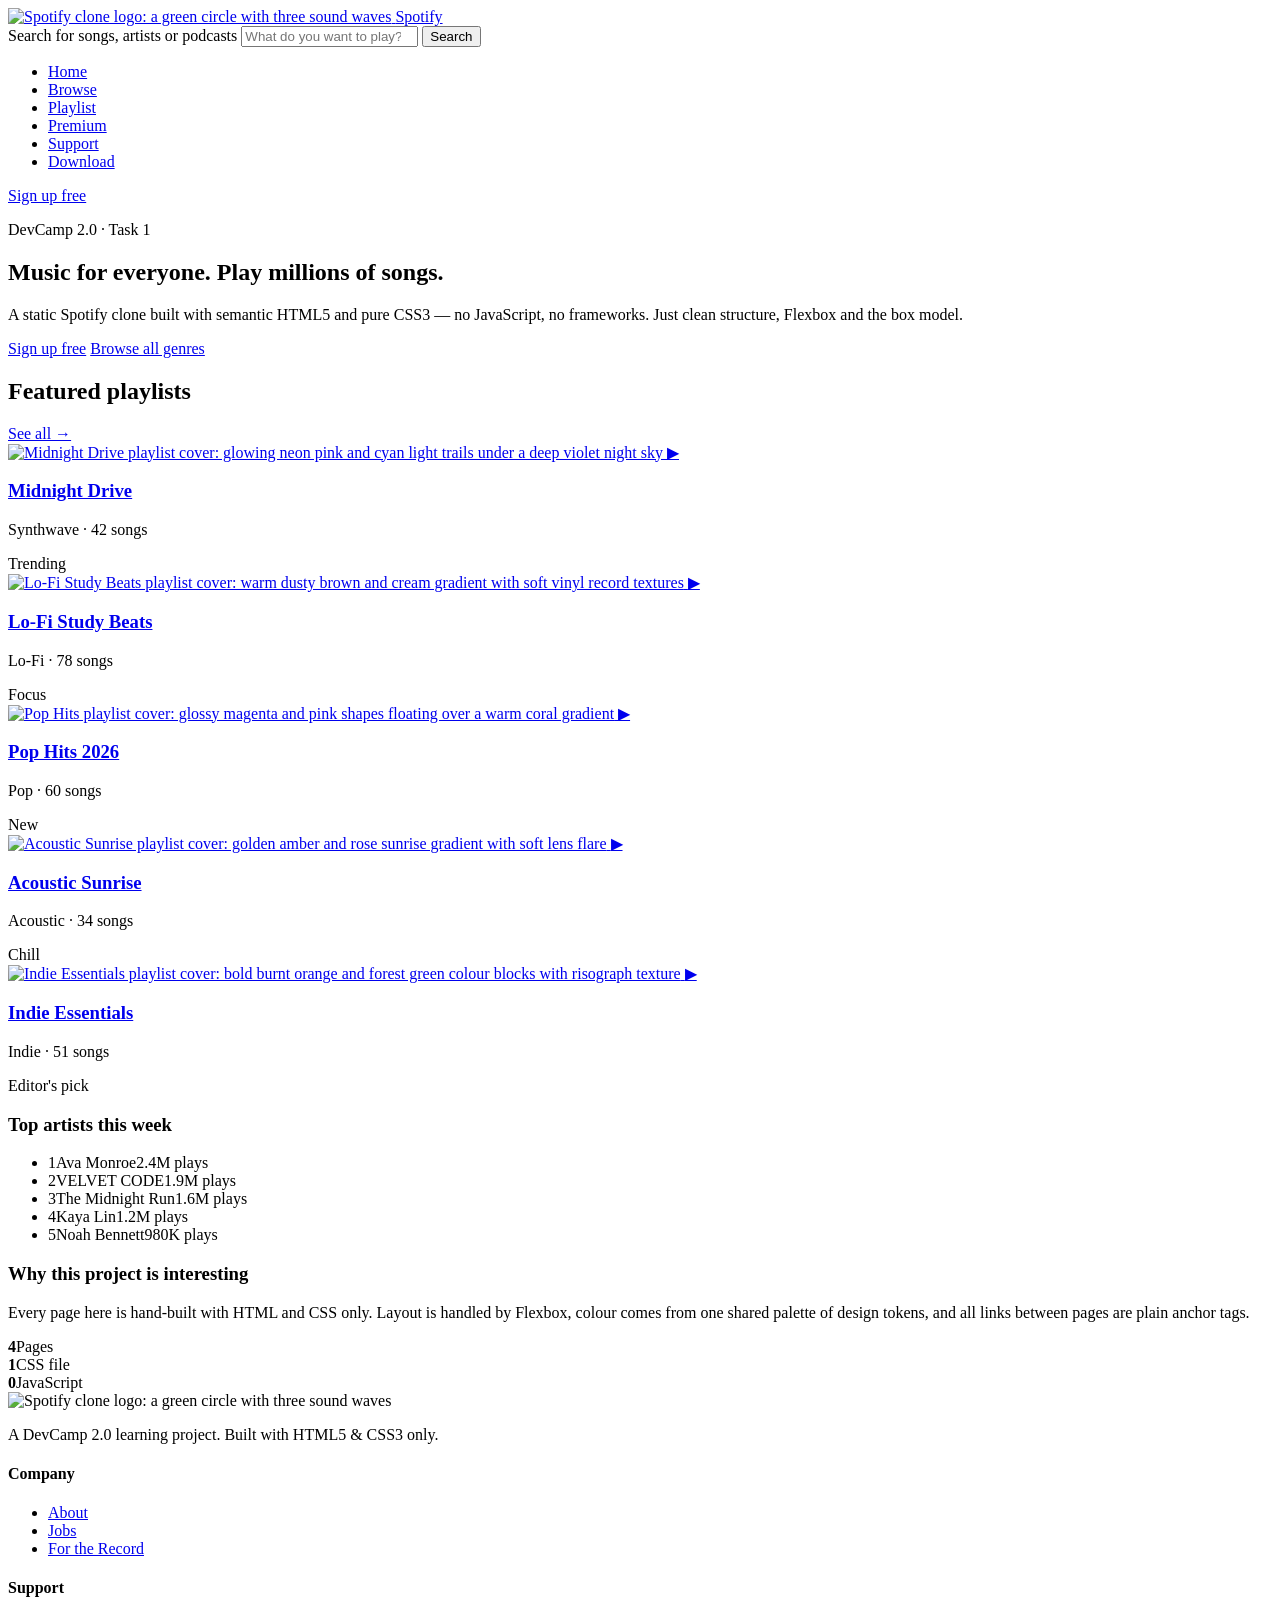
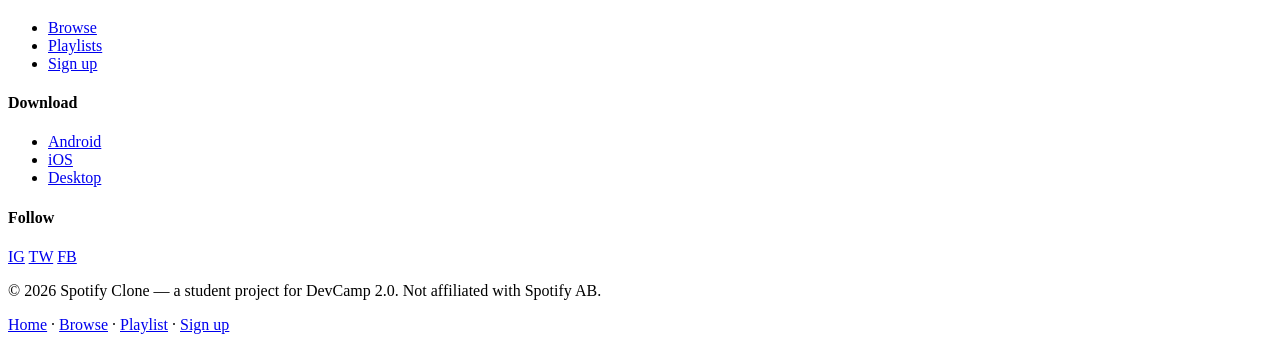
==== index.html @ f61fb5ea "Add files via upload" ====
<!DOCTYPE html>
<html lang="en">
<head>
  <meta charset="UTF-8">
  <meta name="viewport" content="width=device-width, initial-scale=1.0">
  <meta name="description" content="DevCamp 2.0 Task 1 — a static Spotify clone built with semantic HTML5 and CSS3 only. Millions of songs. Zero cost.">
  <title>Spotify Clone | Home</title>
  <link rel="icon" href="images/logo.svg" type="image/svg+xml">
  <!-- External stylesheet shared by all pages (no inline / internal CSS) -->
  <link rel="stylesheet" href="css/style.css">
</head>
<body>

  <!-- ============================================================
       HEADER / NAVBAR  (semantic <header> + <nav>)
       ============================================================ -->
  <header id="site-header">
    <nav class="navbar" aria-label="Main navigation">

      <a class="brand" href="index.html">
        <img src="images/logo.svg" alt="Spotify clone logo: a green circle with three sound waves">
        <span>Spotify</span>
      </a>

      <!-- Search form: <form> + <input> used on every page -->
      <form class="nav-search" action="#" method="get" role="search">
        <label class="visually-hidden" for="site-search">Search for songs, artists or podcasts</label>
        <input type="search" id="site-search" name="q" placeholder="What do you want to play?" required>
        <button type="submit" aria-label="Search">Search</button>
      </form>

      <ul class="nav-links">
        <li><a href="index.html" class="active">Home</a></li>
        <li><a href="browse.html">Browse</a></li>
        <li><a href="playlist.html">Playlist</a></li>
        <li><a href="#premium">Premium</a></li>
        <li><a href="#support">Support</a></li>
        <li><a href="#download">Download</a></li>
      </ul>

      <div class="nav-actions">
        <a class="btn btn-ghost" href="signup.html">Sign up free</a>
      </div>

    </nav>
  </header>

  <!-- ============================================================
       MAIN CONTENT
       ============================================================ -->
  <main>

    <!-- ---------- HERO SECTION: heading + subtext + CTA ---------- -->
    <section class="hero">
      <div class="hero-inner">
        <p class="hero-badge">DevCamp 2.0 &middot; Task 1</p>

        <!-- ID selector target: the one unique element on this page -->
        <h1 id="hero-heading">Music for everyone. <span>Play millions of songs.</span></h1>

        <p class="hero-subtext">
          A static Spotify clone built with semantic HTML5 and pure CSS3 &mdash;
          no JavaScript, no frameworks. Just clean structure, Flexbox and the box model.
        </p>

        <div class="hero-buttons">
          <a class="btn btn-primary" href="signup.html">Sign up free</a>
          <a class="btn btn-ghost" href="browse.html">Browse all genres</a>
        </div>
      </div>
    </section>

    <div class="container">

      <!-- ---------- FEATURED PLAYLIST CARDS (Flexbox) ---------- -->
      <section aria-labelledby="featured-heading">
        <div class="section-heading">
          <h2 id="featured-heading">Featured playlists</h2>
          <a class="section-note" href="browse.html">See all &rarr;</a>
        </div>

        <!-- .cards-row is a flex container: cards wrap and share space evenly -->
        <div class="cards-row">

          <article class="card">
            <a href="playlist.html">
              <div class="card-cover">
                <img src="images/cover-midnight.jpg"
                     alt="Midnight Drive playlist cover: glowing neon pink and cyan light trails under a deep violet night sky">
                <span class="card-play" aria-hidden="true">&#9654;</span>
              </div>
            </a>
            <h3 class="card-title"><a href="playlist.html">Midnight Drive</a></h3>
            <p class="card-meta">Synthwave &middot; 42 songs</p>
            <span class="card-tag">Trending</span>
          </article>

          <article class="card">
            <a href="playlist.html">
              <div class="card-cover">
                <img src="images/cover-lofi.jpg"
                     alt="Lo-Fi Study Beats playlist cover: warm dusty brown and cream gradient with soft vinyl record textures">
                <span class="card-play" aria-hidden="true">&#9654;</span>
              </div>
            </a>
            <h3 class="card-title"><a href="playlist.html">Lo-Fi Study Beats</a></h3>
            <p class="card-meta">Lo-Fi &middot; 78 songs</p>
            <span class="card-tag">Focus</span>
          </article>

          <article class="card">
            <a href="playlist.html">
              <div class="card-cover">
                <img src="images/cover-pop.jpg"
                     alt="Pop Hits playlist cover: glossy magenta and pink shapes floating over a warm coral gradient">
                <span class="card-play" aria-hidden="true">&#9654;</span>
              </div>
            </a>
            <h3 class="card-title"><a href="playlist.html">Pop Hits 2026</a></h3>
            <p class="card-meta">Pop &middot; 60 songs</p>
            <span class="card-tag">New</span>
          </article>

          <article class="card">
            <a href="playlist.html">
              <div class="card-cover">
                <img src="images/cover-acoustic.jpg"
                     alt="Acoustic Sunrise playlist cover: golden amber and rose sunrise gradient with soft lens flare">
                <span class="card-play" aria-hidden="true">&#9654;</span>
              </div>
            </a>
            <h3 class="card-title"><a href="playlist.html">Acoustic Sunrise</a></h3>
            <p class="card-meta">Acoustic &middot; 34 songs</p>
            <span class="card-tag">Chill</span>
          </article>

          <article class="card">
            <a href="playlist.html">
              <div class="card-cover">
                <img src="images/cover-indie.jpg"
                     alt="Indie Essentials playlist cover: bold burnt orange and forest green colour blocks with risograph texture">
                <span class="card-play" aria-hidden="true">&#9654;</span>
              </div>
            </a>
            <h3 class="card-title"><a href="playlist.html">Indie Essentials</a></h3>
            <p class="card-meta">Indie &middot; 51 songs</p>
            <span class="card-tag">Editor's pick</span>
          </article>

        </div>
      </section>

      <!-- ---------- TWO COLUMN BLOCK: list + stats ---------- -->
      <section class="home-columns" aria-labelledby="charts-heading">

        <div class="column">
          <div class="panel">
            <h3 id="charts-heading">Top artists this week</h3>
            <!-- Semantic list for ranked data -->
            <ul class="artist-list">
              <li><span><span class="rank">1</span>Ava Monroe</span><span class="plays">2.4M plays</span></li>
              <li><span><span class="rank">2</span>VELVET CODE</span><span class="plays">1.9M plays</span></li>
              <li><span><span class="rank">3</span>The Midnight Run</span><span class="plays">1.6M plays</span></li>
              <li><span><span class="rank">4</span>Kaya Lin</span><span class="plays">1.2M plays</span></li>
              <li><span><span class="rank">5</span>Noah Bennett</span><span class="plays">980K plays</span></li>
            </ul>
          </div>
        </div>

        <div class="column">
          <div class="panel">
            <h3>Why this project is interesting</h3>
            <p class="panel-text">
              Every page here is hand-built with HTML and CSS only. Layout is handled by
              Flexbox, colour comes from one shared palette of design tokens, and all links
              between pages are plain anchor tags.
            </p>

            <div class="stats-strip">
              <div class="stat"><strong>4</strong><span>Pages</span></div>
              <div class="stat"><strong>1</strong><span>CSS file</span></div>
              <div class="stat"><strong>0</strong><span>JavaScript</span></div>
            </div>
          </div>
        </div>

      </section>

    </div>
  </main>

  <!-- ============================================================
       FOOTER  (semantic <footer>) — link columns
       ============================================================ -->
  <footer id="site-footer">
    <div class="footer-inner">

      <div class="footer-brand">
        <img src="images/logo.svg" alt="Spotify clone logo: a green circle with three sound waves">
        <p>A DevCamp 2.0 learning project. Built with HTML5 &amp; CSS3 only.</p>
      </div>

      <div class="footer-column" id="premium">
        <h4>Company</h4>
        <ul>
          <li><a href="#">About</a></li>
          <li><a href="#">Jobs</a></li>
          <li><a href="#">For the Record</a></li>
        </ul>
      </div>

      <div class="footer-column" id="support">
        <h4>Support</h4>
        <ul>
          <li><a href="browse.html">Browse</a></li>
          <li><a href="playlist.html">Playlists</a></li>
          <li><a href="signup.html">Sign up</a></li>
        </ul>
      </div>

      <div class="footer-column" id="download">
        <h4>Download</h4>
        <ul>
          <li><a href="#">Android</a></li>
          <li><a href="#">iOS</a></li>
          <li><a href="#">Desktop</a></li>
        </ul>
      </div>

      <div class="footer-column">
        <h4>Follow</h4>
        <div class="footer-social">
          <a href="#" aria-label="Instagram">IG</a>
          <a href="#" aria-label="Twitter">TW</a>
          <a href="#" aria-label="Facebook">FB</a>
        </div>
      </div>

    </div>

    <div class="footer-bottom">
      <p>&copy; 2026 Spotify Clone &mdash; a student project for DevCamp 2.0. Not affiliated with Spotify AB.</p>
      <p><a href="index.html">Home</a> &middot; <a href="browse.html">Browse</a> &middot; <a href="playlist.html">Playlist</a> &middot; <a href="signup.html">Sign up</a></p>
    </div>
  </footer>

</body>
</html>
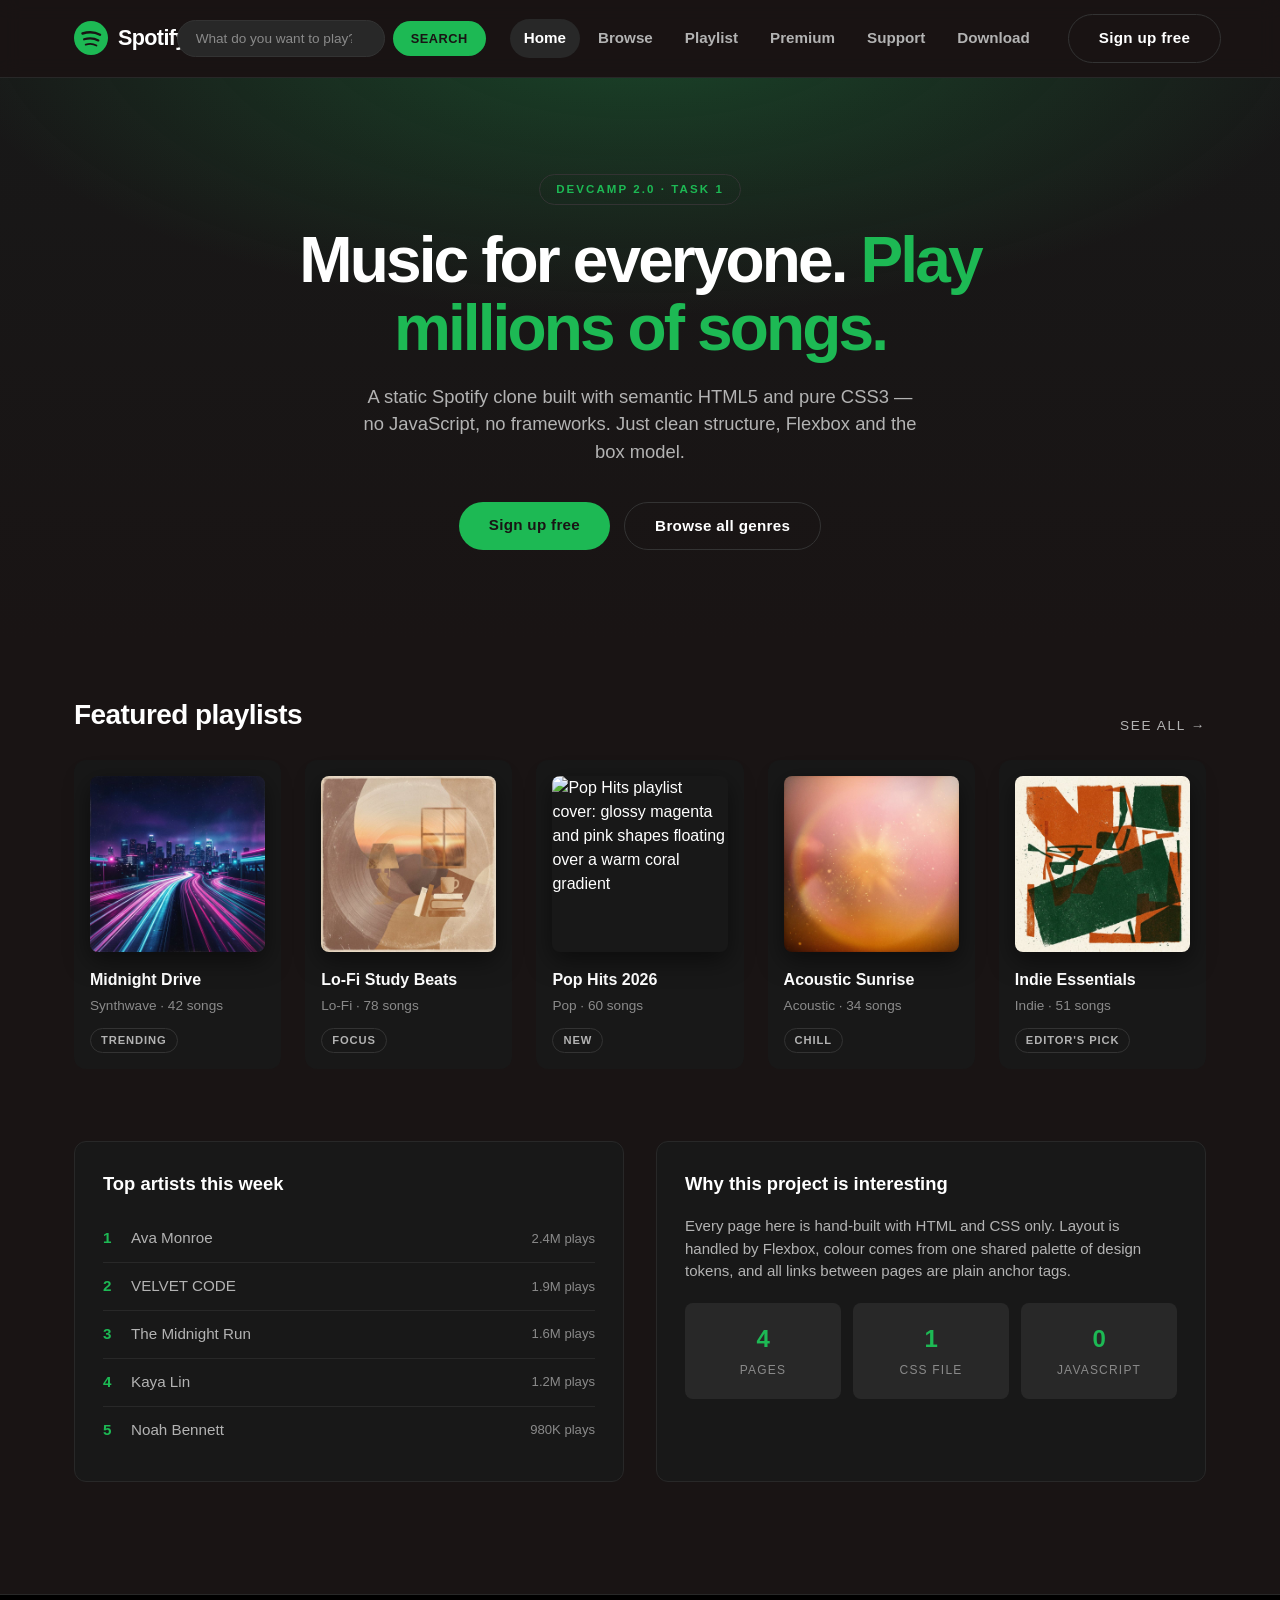
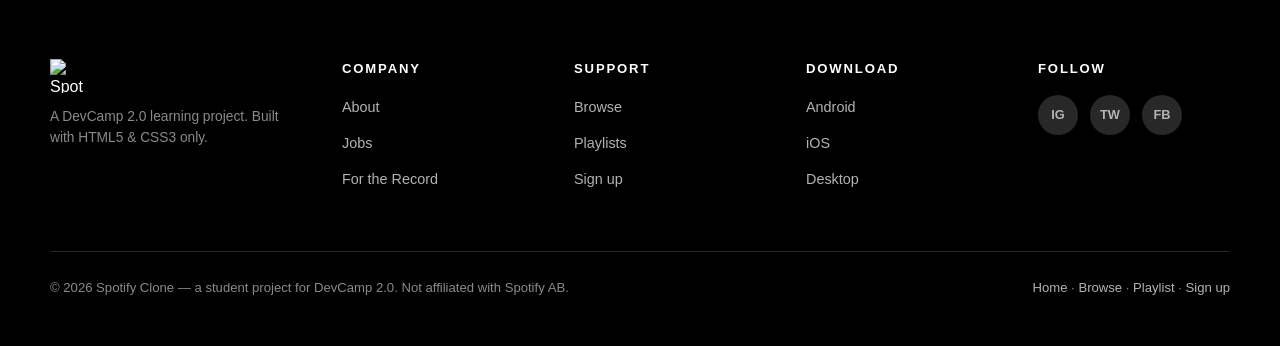
==== commit fd47fbc7: "Refactor image source paths in index.html Updated image source paths to remove 'images/' prefix." ====
--- a/index.html
+++ b/index.html
@@ -7,7 +7,7 @@
   <title>Spotify Clone | Home</title>
   <link rel="icon" href="images/logo.svg" type="image/svg+xml">
   <!-- External stylesheet shared by all pages (no inline / internal CSS) -->
-  <link rel="stylesheet" href="css/style.css">
+  <link rel="stylesheet" href="style.css">
 </head>
 <body>
 
@@ -18,7 +18,7 @@
     <nav class="navbar" aria-label="Main navigation">
 
       <a class="brand" href="index.html">
-        <img src="images/logo.svg" alt="Spotify clone logo: a green circle with three sound waves">
+        <img src="logo.svg" alt="Spotify clone logo: a green circle with three sound waves">
         <span>Spotify</span>
       </a>
 
@@ -85,7 +85,7 @@
           <article class="card">
             <a href="playlist.html">
               <div class="card-cover">
-                <img src="images/cover-midnight.jpg"
+                <img src="cover-midnight.jpg"
                      alt="Midnight Drive playlist cover: glowing neon pink and cyan light trails under a deep violet night sky">
                 <span class="card-play" aria-hidden="true">&#9654;</span>
               </div>
@@ -98,7 +98,7 @@
           <article class="card">
             <a href="playlist.html">
               <div class="card-cover">
-                <img src="images/cover-lofi.jpg"
+                <img src="cover-lofi.jpg"
                      alt="Lo-Fi Study Beats playlist cover: warm dusty brown and cream gradient with soft vinyl record textures">
                 <span class="card-play" aria-hidden="true">&#9654;</span>
               </div>
@@ -124,7 +124,7 @@
           <article class="card">
             <a href="playlist.html">
               <div class="card-cover">
-                <img src="images/cover-acoustic.jpg"
+                <img src="cover-acoustic.jpg"
                      alt="Acoustic Sunrise playlist cover: golden amber and rose sunrise gradient with soft lens flare">
                 <span class="card-play" aria-hidden="true">&#9654;</span>
               </div>
@@ -137,7 +137,7 @@
           <article class="card">
             <a href="playlist.html">
               <div class="card-cover">
-                <img src="images/cover-indie.jpg"
+                <img src="cover-indie.jpg"
                      alt="Indie Essentials playlist cover: bold burnt orange and forest green colour blocks with risograph texture">
                 <span class="card-play" aria-hidden="true">&#9654;</span>
               </div>
--- a/style.css
+++ b/style.css
@@ -0,0 +1,1276 @@
+/* ==========================================================================
+   Spotify Clone — DevCamp 2.0 / Task 1
+   Single external stylesheet shared by all 4 pages (no inline / internal CSS).
+
+   CONTENTS
+   1.  Design tokens (:root variables) — consistent palette
+   2.  Reset + base typography
+   3.  Reusable layout helpers (.container, .section-heading)
+   4.  Navbar                     -> Flexbox #1  (semantic <header>/<nav>)
+   5.  Buttons  (+ hover effect)
+   6.  Home page: hero, cards row -> Flexbox #2, artist list, stats strip
+   7.  Browse page: genre grid    -> Flexbox #3
+   8.  Playlist page: hero, track table, play button, about list
+   9.  Sign up page: <form>, inputs, checkbox
+   10. Footer                     -> Flexbox #4
+   11. Responsive breakpoints
+   12. Accessibility helpers
+   ========================================================================== */
+
+
+/* ==========================================================================
+   1. DESIGN TOKENS
+   One palette, reused everywhere: green #1DB954 + black #191414 (as required).
+   ========================================================================== */
+:root {
+  --green:        #1DB954;   /* required brand green        */
+  --green-bright: #1ed760;   /* hover tint                  */
+  --green-deep:   #10883c;
+  --black:        #191414;   /* required brand black        */
+  --black-pure:   #000000;
+  --surface:      #181818;
+  --surface-2:    #282828;
+  --surface-3:    #333333;
+  --text:         #ffffff;
+  --text-muted:   #b3b3b3;
+  --text-faint:   #8a8a8a;
+
+  --radius-sm:  4px;
+  --radius-md:  8px;
+  --radius-lg:  12px;
+  --radius-xl:  24px;
+  --radius-pill: 500px;
+
+  --shadow-card: 0 8px 24px rgba(0, 0, 0, 0.5);
+  --shadow-lift: 0 14px 34px rgba(0, 0, 0, 0.65);
+
+  --font: "Circular", "Helvetica Neue", -apple-system, BlinkMacSystemFont,
+          "Segoe UI", Roboto, Ubuntu, sans-serif;
+}
+
+/* ==========================================================================
+   2. RESET + BASE
+   ========================================================================== */
+*,
+*::before,
+*::after {
+  box-sizing: border-box;      /* predictable box model everywhere */
+}
+
+html {
+  scroll-behavior: smooth;
+}
+
+body {
+  margin: 0;                   /* kill default 8px body margin */
+  padding: 0;
+  background-color: var(--black);
+  color: var(--text);
+  font-family: var(--font);
+  font-size: 16px;
+  line-height: 1.5;
+  -webkit-font-smoothing: antialiased;
+}
+
+img {
+  display: block;
+  max-width: 100%;
+}
+
+a {
+  color: inherit;
+  text-decoration: none;
+}
+
+ul {
+  margin: 0;
+  padding: 0;
+  list-style: none;
+}
+
+h1, h2, h3, h4, p {
+  margin: 0;
+}
+
+/* ==========================================================================
+   3. LAYOUT HELPERS
+   ========================================================================== */
+.container {
+  width: 100%;
+  max-width: 1180px;
+  margin: 0 auto;              /* box model: horizontal centering */
+  padding: 0 24px;             /* box model: gutter */
+}
+
+main {
+  display: block;
+  min-height: 60vh;
+  padding-bottom: 72px;
+}
+
+.section-heading {
+  display: flex;
+  align-items: flex-end;
+  justify-content: space-between;
+  gap: 16px;
+  margin: 56px 0 24px;         /* box model: breathing room above/below */
+}
+
+.section-heading h2 {
+  font-size: 1.75rem;
+  letter-spacing: -0.02em;
+}
+
+.section-heading .section-note {
+  display: inline-block;
+  color: var(--text-muted);
+  font-size: 0.85rem;
+  text-transform: uppercase;
+  letter-spacing: 0.12em;
+}
+
+/* ==========================================================================
+   4. NAVBAR  —  Flexbox #1
+   <header id="site-header"> wraps <nav class="navbar">
+   ========================================================================== */
+#site-header {
+  position: sticky;
+  top: 0;
+  z-index: 50;
+  background-color: rgba(25, 20, 20, 0.92);
+  border-bottom: 1px solid var(--surface-2);
+  backdrop-filter: blur(10px);
+}
+
+.navbar {
+  display: flex;               /* FLEXBOX #1 */
+  align-items: center;
+  justify-content: space-between;
+  gap: 24px;
+  max-width: 1180px;
+  margin: 0 auto;
+  padding: 14px 24px;          /* box model: navbar height comes from padding */
+}
+
+.brand {
+  display: flex;
+  align-items: center;
+  gap: 10px;
+  font-size: 1.35rem;
+  font-weight: 800;
+  letter-spacing: -0.03em;
+}
+
+.brand img {
+  width: 34px;
+  height: 34px;
+}
+
+.nav-links {
+  display: flex;               /* nested flex: the menu row */
+  align-items: center;
+  gap: 4px;
+}
+
+.nav-links a {
+  display: inline-block;
+  padding: 8px 14px;           /* box model: link hit-area */
+  border-radius: var(--radius-pill);
+  color: var(--text-muted);
+  font-size: 0.95rem;
+  font-weight: 600;
+  transition: color 0.2s ease, background-color 0.2s ease;
+}
+
+/* BONUS: hover effect on links */
+.nav-links a:hover {
+  color: var(--text);
+  background-color: var(--surface-2);
+}
+
+/* Shared "current page" class, reused on every page's navbar */
+.nav-links a.active {
+  color: var(--text);
+  background-color: var(--surface-2);
+}
+
+/* Search box inside the navbar — <form> + <input> present on every page */
+.nav-search {
+  display: flex;               /* flex: input stretches, button sits beside it */
+  align-items: center;
+  gap: 8px;
+  flex: 1 1 240px;
+  max-width: 340px;
+}
+
+.nav-search input {
+  flex: 1 1 auto;
+  min-width: 0;
+  padding: 10px 18px;          /* box model: comfortable search field */
+  border: 1px solid var(--surface-3);
+  border-radius: var(--radius-pill);
+  background-color: var(--surface-2);
+  color: var(--text);
+  font-family: inherit;
+  font-size: 0.85rem;
+  transition: border-color 0.2s ease, box-shadow 0.2s ease;
+}
+
+.nav-search input::placeholder {
+  color: var(--text-faint);
+}
+
+.nav-search input:focus {
+  outline: none;
+  border-color: var(--green);
+  box-shadow: 0 0 0 3px rgba(29, 185, 84, 0.18);
+}
+
+.nav-search button {
+  padding: 10px 18px;
+  border: 0;
+  border-radius: var(--radius-pill);
+  background-color: var(--green);
+  color: var(--black);
+  font-family: inherit;
+  font-size: 0.8rem;
+  font-weight: 800;
+  letter-spacing: 0.04em;
+  text-transform: uppercase;
+  cursor: pointer;
+  transition: background-color 0.2s ease, transform 0.18s ease;
+}
+
+/* BONUS: hover effect on the search button */
+.nav-search button:hover {
+  background-color: var(--green-bright);
+  transform: scale(1.04);
+}
+
+.nav-actions {
+  display: flex;
+  align-items: center;
+  gap: 12px;
+}
+
+/* ==========================================================================
+   5. BUTTONS
+   ========================================================================== */
+.btn {
+  display: inline-block;
+  padding: 12px 30px;          /* box model: pill button sizing */
+  border: 0;
+  border-radius: var(--radius-pill);
+  font-family: inherit;
+  font-size: 0.95rem;
+  font-weight: 700;
+  letter-spacing: 0.02em;
+  text-align: center;
+  white-space: nowrap;         /* keeps "Sign up free" on a single line */
+  cursor: pointer;
+  transition: transform 0.15s ease, background-color 0.2s ease,
+              color 0.2s ease, box-shadow 0.2s ease;
+}
+
+.btn-primary {
+  background-color: var(--green);
+  color: var(--black);
+}
+
+/* BONUS: hover effect on the main button */
+.btn-primary:hover {
+  background-color: var(--green-bright);
+  transform: scale(1.04);      /* subtle Spotify-style growth */
+  box-shadow: 0 6px 18px rgba(29, 185, 84, 0.35);
+}
+
+.btn-ghost {
+  background-color: transparent;
+  color: var(--text);
+  border: 1px solid var(--surface-3);
+}
+
+.btn-ghost:hover {
+  border-color: var(--text);
+  transform: scale(1.02);
+}
+
+/* ==========================================================================
+   6. HOME PAGE
+   ========================================================================== */
+
+/* --- Hero ---------------------------------------------------------------- */
+.hero {
+  position: relative;
+  overflow: hidden;
+  padding: 96px 24px 88px;     /* box model: hero padding drives its height */
+  text-align: center;
+  background:
+    radial-gradient(1000px 420px at 50% -10%, rgba(29, 185, 84, 0.28), transparent 70%),
+    linear-gradient(180deg, var(--surface) 0%, var(--black) 100%);
+}
+
+.hero-inner {
+  max-width: 760px;
+  margin: 0 auto;
+}
+
+/* ID selector — this one unique element (the home page headline) */
+#hero-heading {
+  font-size: clamp(2.4rem, 6vw, 4rem);
+  line-height: 1.06;
+  letter-spacing: -0.045em;
+  margin-bottom: 20px;
+}
+
+#hero-heading span {
+  color: var(--green);
+}
+
+.hero-subtext {
+  margin: 0 auto 36px;
+  max-width: 560px;
+  color: var(--text-muted);
+  font-size: clamp(1rem, 2.2vw, 1.15rem);
+}
+
+.hero-buttons {
+  display: flex;
+  flex-wrap: wrap;
+  justify-content: center;
+  gap: 14px;
+}
+
+.hero-badge {
+  display: inline-block;
+  margin-bottom: 22px;
+  padding: 6px 16px;
+  border: 1px solid var(--surface-3);
+  border-radius: var(--radius-pill);
+  color: var(--green);
+  font-size: 0.72rem;
+  font-weight: 700;
+  letter-spacing: 0.18em;
+  text-transform: uppercase;
+}
+
+/* --- Featured playlist cards  —  Flexbox #2 ------------------------------ */
+.cards-row {
+  display: flex;               /* FLEXBOX #2 */
+  flex-wrap: wrap;
+  gap: 24px;
+}
+
+.card {
+  flex: 1 1 200px;             /* grow / shrink / ideal width */
+  max-width: 260px;
+  padding: 16px;               /* box model: inner spacing */
+  border-radius: var(--radius-lg);
+  background-color: var(--surface);
+  transition: background-color 0.25s ease, transform 0.25s ease;
+}
+
+/* BONUS: hover effect on cards */
+.card:hover {
+  background-color: var(--surface-2);
+  transform: translateY(-6px);
+}
+
+.card-cover {
+  position: relative;
+  margin-bottom: 16px;         /* box model: gap between image and text */
+  border-radius: var(--radius-md);
+  overflow: hidden;
+  aspect-ratio: 1 / 1;
+  box-shadow: var(--shadow-card);
+}
+
+.card-cover img {
+  width: 100%;
+  height: 100%;
+  object-fit: cover;
+  transition: transform 0.35s ease;
+}
+
+.card:hover .card-cover img {
+  transform: scale(1.06);
+}
+
+/* Little green play chip that fades in on hover */
+.card-play {
+  position: absolute;
+  right: 12px;
+  bottom: 12px;
+  display: flex;
+  align-items: center;
+  justify-content: center;
+  width: 46px;
+  height: 46px;
+  border-radius: 50%;
+  background-color: var(--green);
+  color: var(--black);
+  font-size: 1rem;
+  opacity: 0;
+  transform: translateY(10px);
+  transition: opacity 0.25s ease, transform 0.25s ease;
+}
+
+.card:hover .card-play {
+  opacity: 1;
+  transform: translateY(0);
+}
+
+.card-title {
+  font-size: 1rem;
+  font-weight: 700;
+  margin-bottom: 4px;
+}
+
+.card-meta {
+  color: var(--text-faint);
+  font-size: 0.85rem;
+}
+
+.card-tag {
+  display: inline-block;
+  margin-top: 12px;
+  padding: 3px 10px;
+  border: 1px solid var(--surface-3);
+  border-radius: var(--radius-pill);
+  color: var(--text-muted);
+  font-size: 0.7rem;
+  font-weight: 700;
+  letter-spacing: 0.08em;
+  text-transform: uppercase;
+}
+
+/* --- Two-column block: list + stats -------------------------------------- */
+.home-columns {
+  display: flex;
+  flex-wrap: wrap;
+  gap: 32px;
+  margin-top: 72px;
+}
+
+.home-columns > .column {
+  flex: 1 1 320px;
+}
+
+.panel {
+  padding: 28px;               /* box model: card padding */
+  border-radius: var(--radius-lg);
+  background-color: var(--surface);
+  border: 1px solid var(--surface-2);
+  height: 100%;
+}
+
+.panel h3 {
+  font-size: 1.15rem;
+  margin-bottom: 18px;
+}
+
+.panel-text {
+  color: var(--text-muted);
+  font-size: 0.94rem;
+}
+
+/* Artist list — semantic <ul><li> */
+.artist-list li {
+  display: flex;
+  align-items: center;
+  justify-content: space-between;
+  padding: 12px 0;             /* box model: row rhythm */
+  border-bottom: 1px solid var(--surface-2);
+  color: var(--text-muted);
+  font-size: 0.95rem;
+}
+
+.artist-list li:last-child {
+  border-bottom: 0;
+}
+
+.artist-list .rank {
+  display: inline-block;
+  width: 28px;
+  color: var(--green);
+  font-weight: 700;
+}
+
+.artist-list .plays {
+  color: var(--text-faint);
+  font-size: 0.82rem;
+}
+
+/* Stats strip — small reusable flex row */
+.stats-strip {
+  display: flex;
+  flex-wrap: wrap;
+  gap: 12px;
+  margin-top: 20px;
+}
+
+.stat {
+  flex: 1 1 120px;
+  padding: 18px;
+  border-radius: var(--radius-md);
+  background-color: var(--surface-2);
+  text-align: center;
+}
+
+.stat strong {
+  display: block;
+  color: var(--green);
+  font-size: 1.5rem;
+  letter-spacing: -0.02em;
+}
+
+.stat span {
+  color: var(--text-faint);
+  font-size: 0.75rem;
+  text-transform: uppercase;
+  letter-spacing: 0.1em;
+}
+
+/* ==========================================================================
+   7. BROWSE PAGE  —  Flexbox #3 (genre cards)
+   ========================================================================== */
+.page-heading {
+  padding: 56px 0 8px;
+}
+
+#browse-heading {
+  font-size: clamp(2rem, 5vw, 3rem);
+  letter-spacing: -0.04em;
+}
+
+.page-heading p {
+  margin-top: 10px;
+  color: var(--text-muted);
+  max-width: 620px;
+}
+
+/* A filter row of pill tags */
+.filter-row {
+  display: flex;
+  flex-wrap: wrap;
+  gap: 10px;
+  margin: 28px 0 8px;
+}
+
+.filter-chip {
+  padding: 8px 18px;
+  border: 1px solid var(--surface-3);
+  border-radius: var(--radius-pill);
+  color: var(--text-muted);
+  font-size: 0.85rem;
+  font-weight: 600;
+  transition: background-color 0.2s ease, color 0.2s ease,
+              border-color 0.2s ease;
+}
+
+.filter-chip:hover {
+  border-color: var(--green);
+  color: var(--text);
+}
+
+.filter-chip.active {
+  background-color: var(--green);
+  border-color: var(--green);
+  color: var(--black);
+}
+
+.genre-grid {
+  display: flex;               /* FLEXBOX #3 */
+  flex-wrap: wrap;
+  gap: 22px;
+}
+
+/* Each genre card is an <a> that links to playlist.html */
+.genre-card {
+  position: relative;
+  flex: 1 1 240px;
+  min-height: 210px;
+  padding: 24px;               /* box model: inner spacing */
+  border-radius: var(--radius-lg);
+  overflow: hidden;
+  background-color: var(--surface-2);
+  box-shadow: var(--shadow-card);
+  transition: transform 0.25s ease, box-shadow 0.25s ease;
+}
+
+/* BONUS: hover effect on a link/card */
+.genre-card:hover {
+  transform: translateY(-6px) scale(1.015);
+  box-shadow: var(--shadow-lift);
+}
+
+.genre-card h3 {
+  position: relative;
+  z-index: 2;
+  font-size: 1.4rem;
+  letter-spacing: -0.02em;
+}
+
+.genre-card p {
+  position: relative;
+  z-index: 2;
+  margin-top: 6px;
+  color: rgba(255, 255, 255, 0.78);
+  font-size: 0.85rem;
+}
+
+.genre-card img {
+  position: absolute;
+  right: -18px;
+  bottom: -18px;
+  width: 132px;
+  height: 132px;
+  border-radius: var(--radius-md);
+  object-fit: cover;
+  transform: rotate(25deg);
+  box-shadow: 0 10px 24px rgba(0, 0, 0, 0.5);
+  transition: transform 0.3s ease;
+}
+
+.genre-card:hover img {
+  transform: rotate(18deg) scale(1.05);
+}
+
+.genre-card .genre-count {
+  position: absolute;
+  left: 24px;
+  bottom: 22px;
+  z-index: 2;
+  color: rgba(255, 255, 255, 0.65);
+  font-size: 0.75rem;
+  font-weight: 700;
+  letter-spacing: 0.12em;
+  text-transform: uppercase;
+}
+
+/* Colour variants reused as classes across the site */
+.bg-red    { background-color: #a3143c; }
+.bg-blue   { background-color: #1e3264; }
+.bg-purple { background-color: #503750; }
+.bg-teal   { background-color: #0f4c5c; }
+.bg-amber  { background-color: #7a4b12; }
+.bg-green  { background-color: #14803c; }
+
+/* ==========================================================================
+   8. PLAYLIST DETAILS PAGE
+   ========================================================================== */
+
+/* --- Playlist hero ------------------------------------------------------- */
+.playlist-hero {
+  display: flex;               /* FLEXBOX #4 */
+  flex-wrap: wrap;
+  align-items: flex-end;
+  gap: 32px;
+  padding: 56px 0 40px;
+  background:
+    radial-gradient(700px 320px at 12% 0%, rgba(29, 185, 84, 0.22), transparent 65%);
+}
+
+.playlist-cover {
+  width: 232px;
+  height: 232px;
+  border-radius: var(--radius-md);
+  object-fit: cover;
+  box-shadow: var(--shadow-lift);
+}
+
+.playlist-info {
+  flex: 1 1 320px;
+  min-width: 0;                /* lets long titles wrap instead of overflowing */
+}
+
+.playlist-kind {
+  color: var(--text-muted);
+  font-size: 0.75rem;
+  font-weight: 700;
+  letter-spacing: 0.16em;
+  text-transform: uppercase;
+}
+
+#playlist-title {
+  font-size: clamp(2rem, 5.5vw, 3.6rem);
+  line-height: 1.05;
+  letter-spacing: -0.045em;
+  margin: 14px 0 20px;
+}
+
+.playlist-description {
+  max-width: 620px;
+  color: var(--text-muted);
+  margin-bottom: 18px;
+}
+
+.playlist-stats {
+  display: flex;
+  flex-wrap: wrap;
+  align-items: center;
+  gap: 10px;
+  color: var(--text-faint);
+  font-size: 0.85rem;
+}
+
+.playlist-stats .dot {
+  color: var(--surface-3);
+}
+
+/* --- Action bar: big play button + icon buttons -------------------------- */
+.action-bar {
+  display: flex;
+  flex-wrap: wrap;
+  align-items: center;
+  gap: 22px;
+  padding: 26px 0 30px;        /* box model: separates hero from table */
+}
+
+.play-btn {
+  display: inline-flex;
+  align-items: center;
+  gap: 12px;
+  padding: 16px 40px;          /* box model: chunky CTA */
+  border: 0;
+  border-radius: var(--radius-pill);
+  background-color: var(--green);
+  color: var(--black);
+  font-family: inherit;
+  font-size: 1rem;
+  font-weight: 800;
+  letter-spacing: 0.06em;
+  text-transform: uppercase;
+  cursor: pointer;
+  box-shadow: 0 8px 24px rgba(29, 185, 84, 0.28);
+  transition: transform 0.18s ease, background-color 0.2s ease,
+              box-shadow 0.2s ease;
+}
+
+/* BONUS: hover effect on the Play button */
+.play-btn:hover {
+  background-color: var(--green-bright);
+  transform: scale(1.05);
+  box-shadow: 0 12px 32px rgba(29, 185, 84, 0.45);
+}
+
+.play-btn .play-triangle {
+  font-size: 0.85rem;
+}
+
+.icon-btn {
+  display: inline-flex;
+  align-items: center;
+  justify-content: center;
+  width: 44px;
+  height: 44px;
+  border: 1px solid var(--surface-3);
+  border-radius: 50%;
+  background: transparent;
+  color: var(--text-muted);
+  font-size: 1.1rem;
+  line-height: 1;
+  cursor: pointer;
+  transition: color 0.2s ease, border-color 0.2s ease, transform 0.2s ease;
+}
+
+.icon-btn:hover {
+  color: var(--text);
+  border-color: var(--text);
+  transform: scale(1.08);
+}
+
+.action-meta {
+  margin-left: auto;
+  color: var(--text-faint);
+  font-size: 0.82rem;
+  letter-spacing: 0.06em;
+  text-transform: uppercase;
+}
+
+/* --- Track table --------------------------------------------------------- */
+.table-wrap {
+  border-radius: var(--radius-lg);
+  overflow: hidden;
+  background-color: var(--surface);
+  border: 1px solid var(--surface-2);
+}
+
+.track-table {
+  width: 100%;
+  border-collapse: collapse;   /* box model: removes double borders */
+  font-size: 0.94rem;
+}
+
+.track-table caption {
+  padding: 18px 20px;
+  color: var(--text-faint);
+  font-size: 0.78rem;
+  letter-spacing: 0.14em;
+  text-transform: uppercase;
+  text-align: left;
+}
+
+.track-table thead th {
+  padding: 12px 20px;          /* box model: cell padding */
+  border-bottom: 1px solid var(--surface-2);
+  color: var(--text-faint);
+  font-size: 0.72rem;
+  font-weight: 700;
+  letter-spacing: 0.14em;
+  text-transform: uppercase;
+  text-align: left;
+}
+
+.track-table tbody td {
+  padding: 14px 20px;
+  border-bottom: 1px solid rgba(255, 255, 255, 0.05);
+  color: var(--text-muted);
+  vertical-align: middle;
+}
+
+.track-table tbody tr:last-child td {
+  border-bottom: 0;
+}
+
+/* BONUS: hover effect on table rows */
+.track-table tbody tr {
+  transition: background-color 0.18s ease;
+}
+
+.track-table tbody tr:hover {
+  background-color: var(--surface-2);
+}
+
+.track-table tbody tr:hover .track-name,
+.track-table tbody tr:hover .duration-cell {
+  color: var(--text);
+}
+
+.track-table .track-name {
+  color: var(--text);
+  font-weight: 600;
+}
+
+.track-table .duration-cell,
+.track-table .index-cell {
+  text-align: right;
+  white-space: nowrap;
+}
+
+.track-table .index-cell {
+  width: 56px;
+  color: var(--text-faint);
+}
+
+.track-table .duration-cell {
+  width: 96px;
+  color: var(--text-faint);
+}
+
+.track-table .album-cell {
+  white-space: nowrap;
+}
+
+/* --- About panel + credits list ------------------------------------------ */
+.about-grid {
+  display: flex;
+  flex-wrap: wrap;
+  gap: 28px;
+  margin-top: 40px;
+}
+
+.about-grid > * {
+  flex: 1 1 300px;
+}
+
+.credit-list li {
+  padding: 10px 0;
+  border-bottom: 1px dashed var(--surface-2);
+  color: var(--text-muted);
+  font-size: 0.92rem;
+}
+
+.credit-list li:last-child {
+  border-bottom: 0;
+}
+
+.credit-list strong {
+  color: var(--text);
+}
+
+/* ==========================================================================
+   9. SIGN UP PAGE  —  required <form> + <input> + required attribute
+   ========================================================================== */
+.form-page {
+  display: flex;
+  justify-content: center;
+  padding: 64px 24px 96px;
+}
+
+.form-card {
+  width: 100%;
+  max-width: 460px;
+  padding: 40px 36px;          /* box model: card inner spacing */
+  border-radius: var(--radius-lg);
+  background-color: var(--surface);
+  border: 1px solid var(--surface-2);
+  box-shadow: var(--shadow-card);
+}
+
+#signup-heading {
+  font-size: 1.9rem;
+  letter-spacing: -0.03em;
+  text-align: center;
+}
+
+.form-card > p.form-intro {
+  margin: 10px 0 28px;
+  color: var(--text-muted);
+  font-size: 0.92rem;
+  text-align: center;
+}
+
+.field {
+  margin-bottom: 20px;         /* box model: vertical rhythm */
+}
+
+.field label {
+  display: block;
+  margin-bottom: 8px;
+  color: var(--text);
+  font-size: 0.85rem;
+  font-weight: 700;
+  letter-spacing: 0.02em;
+}
+
+.field input[type="text"],
+.field input[type="email"],
+.field input[type="password"],
+.field input[type="date"] {
+  width: 100%;
+  padding: 14px 16px;          /* box model: comfortable input padding */
+  border: 1px solid var(--surface-3);
+  border-radius: var(--radius-sm);
+  background-color: var(--surface-2);
+  color: var(--text);
+  font-family: inherit;
+  font-size: 0.95rem;
+  transition: border-color 0.2s ease, box-shadow 0.2s ease;
+}
+
+.field input::placeholder {
+  color: var(--text-faint);
+}
+
+.field input:focus {
+  outline: none;
+  border-color: var(--green);
+  box-shadow: 0 0 0 3px rgba(29, 185, 84, 0.2);
+}
+
+.field .hint {
+  display: block;
+  margin-top: 6px;
+  color: var(--text-faint);
+  font-size: 0.78rem;
+}
+
+.form-row {
+  display: flex;
+  flex-wrap: wrap;
+  gap: 16px;
+}
+
+.form-row .field {
+  flex: 1 1 140px;
+}
+
+/* Radio / checkbox group drawn with flex */
+.choice-group {
+  display: flex;
+  flex-wrap: wrap;
+  gap: 14px;
+  margin: 0;                   /* box model: reset default fieldset spacing */
+  padding: 0;
+  border: 0;
+}
+
+.choice {
+  display: flex;
+  align-items: center;
+  gap: 8px;
+  padding: 10px 16px;
+  border: 1px solid var(--surface-3);
+  border-radius: var(--radius-pill);
+  color: var(--text-muted);
+  font-size: 0.85rem;
+  cursor: pointer;
+  transition: border-color 0.2s ease, color 0.2s ease;
+}
+
+.choice:hover {
+  border-color: var(--green);
+  color: var(--text);
+}
+
+.consent {
+  display: flex;
+  align-items: flex-start;
+  gap: 10px;
+  margin: 6px 0 26px;
+  color: var(--text-muted);
+  font-size: 0.84rem;
+}
+
+.form-card .btn {
+  width: 100%;
+  padding: 15px 30px;
+}
+
+.form-footer-note {
+  margin-top: 22px;
+  padding-top: 22px;
+  border-top: 1px solid var(--surface-2);
+  color: var(--text-muted);
+  font-size: 0.9rem;
+  text-align: center;
+}
+
+.form-footer-note a {
+  color: var(--green);
+  font-weight: 700;
+}
+
+.form-footer-note a:hover {
+  color: var(--green-bright);
+  text-decoration: underline;
+}
+
+/* "Why join" strip beside the form on wide screens */
+.form-side {
+  max-width: 380px;
+  margin-left: 48px;           /* box model: gap between form and panel */
+  align-self: center;
+}
+
+.form-side h2 {
+  font-size: 1.5rem;
+  margin-bottom: 14px;
+  letter-spacing: -0.03em;
+}
+
+.form-side .feature-list li {
+  padding: 12px 0;
+  border-bottom: 1px solid var(--surface-2);
+  color: var(--text-muted);
+  font-size: 0.92rem;
+}
+
+.form-side .feature-list li::before {
+  content: "♪";
+  margin-right: 10px;
+  color: var(--green);
+  font-weight: 700;
+}
+
+/* ==========================================================================
+   10. FOOTER  —  Flexbox #5 (semantic <footer>)
+   ========================================================================== */
+#site-footer {
+  margin-top: 40px;            /* box model: separates footer from content */
+  padding: 64px 24px 48px;
+  background-color: var(--black-pure);
+  border-top: 1px solid var(--surface-2);
+}
+
+.footer-inner {
+  display: flex;               /* FLEXBOX #5 */
+  flex-wrap: wrap;
+  gap: 40px;
+  max-width: 1180px;
+  margin: 0 auto;
+}
+
+.footer-brand {
+  flex: 1 1 220px;
+}
+
+.footer-brand img {
+  width: 34px;
+  height: 34px;
+  margin-bottom: 14px;
+}
+
+.footer-brand p {
+  color: var(--text-faint);
+  font-size: 0.86rem;
+  max-width: 240px;
+}
+
+.footer-column {
+  flex: 1 1 160px;
+}
+
+.footer-column h4 {
+  margin-bottom: 16px;
+  font-size: 0.82rem;
+  letter-spacing: 0.14em;
+  text-transform: uppercase;
+}
+
+.footer-column li {
+  margin-bottom: 12px;
+}
+
+.footer-column a {
+  color: var(--text-muted);
+  font-size: 0.9rem;
+  transition: color 0.2s ease;
+}
+
+/* BONUS: hover effect on footer links */
+.footer-column a:hover {
+  color: var(--green);
+}
+
+.footer-social {
+  display: flex;
+  gap: 12px;
+}
+
+.footer-social a {
+  display: inline-flex;
+  align-items: center;
+  justify-content: center;
+  width: 40px;
+  height: 40px;
+  border-radius: 50%;
+  background-color: var(--surface-2);
+  color: var(--text-muted);
+  font-size: 0.8rem;
+  font-weight: 700;
+  transition: background-color 0.2s ease, color 0.2s ease;
+}
+
+.footer-social a:hover {
+  background-color: var(--green);
+  color: var(--black);
+}
+
+.footer-bottom {
+  display: flex;
+  flex-wrap: wrap;
+  align-items: center;
+  justify-content: space-between;
+  gap: 16px;
+  max-width: 1180px;
+  margin: 48px auto 0;
+  padding-top: 26px;
+  border-top: 1px solid var(--surface-2);
+  color: var(--text-faint);
+  font-size: 0.82rem;
+}
+
+.footer-bottom a {
+  color: var(--text-muted);
+}
+
+.footer-bottom a:hover {
+  color: var(--green);
+}
+
+/* ==========================================================================
+   11. RESPONSIVE
+   ========================================================================== */
+@media (max-width: 900px) {
+  .form-side {
+    display: none;             /* sidebar folds away on small screens */
+  }
+
+  .action-meta {
+    margin-left: 0;
+    width: 100%;
+  }
+}
+
+/* Tablets / small laptops: the navbar row gets crowded,
+   so the search field drops onto its own centred line */
+@media (max-width: 1199px) {
+  .navbar {
+    flex-wrap: wrap;
+    justify-content: center;
+    row-gap: 12px;
+  }
+
+  .nav-links {
+    order: 2;
+    flex-wrap: wrap;
+    justify-content: center;
+  }
+
+  .nav-search {
+    order: 3;
+    flex: 1 1 100%;
+    max-width: 460px;
+  }
+}
+
+@media (max-width: 720px) {
+  .hero {
+    padding: 64px 20px 60px;
+  }
+
+  .card {
+    flex: 1 1 150px;
+    max-width: none;
+  }
+
+  .playlist-cover {
+    width: 170px;
+    height: 170px;
+  }
+
+  .track-table .album-cell,
+  .track-table th.album-cell {
+    display: none;             /* keep Track / Artist / Duration readable */
+  }
+
+  .track-table thead th,
+  .track-table tbody td {
+    padding: 12px 14px;
+  }
+}
+
+@media (max-width: 520px) {
+  .nav-links a {
+    padding: 6px 10px;
+    font-size: 0.85rem;
+  }
+
+  .form-card {
+    padding: 28px 20px;
+  }
+}
+
+/* ==========================================================================
+   12. ACCESSIBILITY HELPERS
+   ========================================================================== */
+.visually-hidden {
+  position: absolute;
+  width: 1px;
+  height: 1px;
+  margin: -1px;
+  padding: 0;
+  overflow: hidden;
+  clip: rect(0, 0, 0, 0);
+  white-space: nowrap;
+  border: 0;
+}
+
+a:focus-visible,
+button:focus-visible,
+input:focus-visible {
+  outline: 2px solid var(--green);
+  outline-offset: 2px;
+}
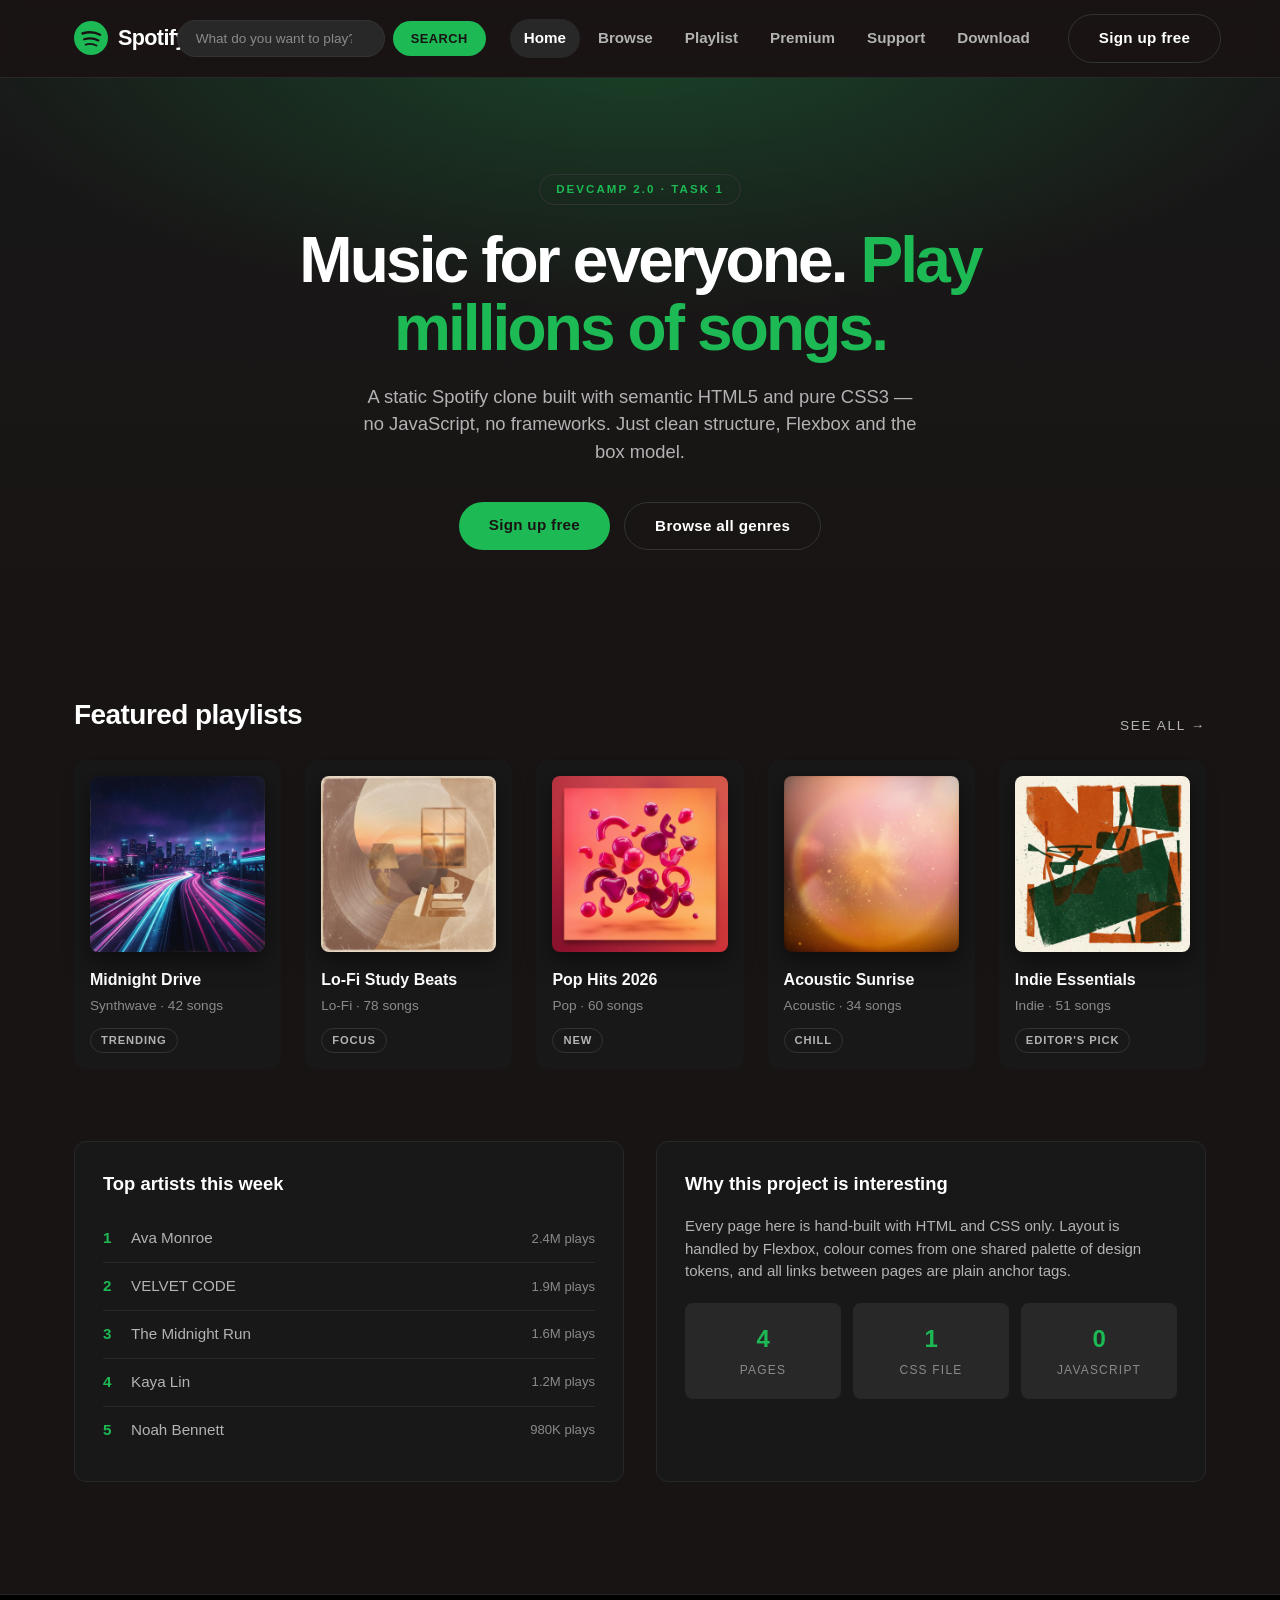
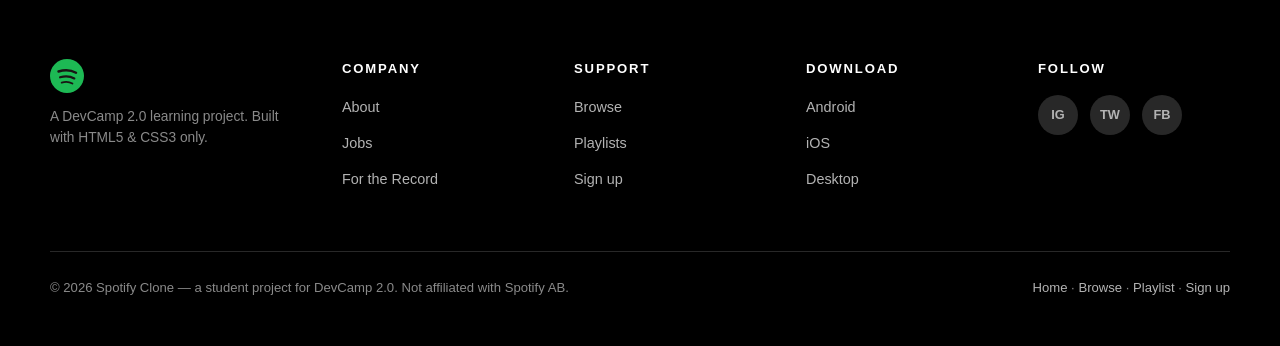
==== commit a98b54c0: "Refactor HTML for relative paths and meta description Updated links and image paths to be relative. " ====
--- a/index.html
+++ b/index.html
@@ -1,148 +1,199 @@
+
 <!DOCTYPE html>
 <html lang="en">
 <head>
   <meta charset="UTF-8">
   <meta name="viewport" content="width=device-width, initial-scale=1.0">
-  <meta name="description" content="DevCamp 2.0 Task 1 — a static Spotify clone built with semantic HTML5 and CSS3 only. Millions of songs. Zero cost.">
+
+  <meta name="description" content="DevCamp 2.0 Task 1 — a static Spotify clone built with semantic HTML5 and CSS3 only.">
+
   <title>Spotify Clone | Home</title>
-  <link rel="icon" href="images/logo.svg" type="image/svg+xml">
-  <!-- External stylesheet shared by all pages (no inline / internal CSS) -->
-  <link rel="stylesheet" href="style.css">
+
+  <!-- CSS file is in the root directory -->
+  <link rel="stylesheet" href="./style.css">
+
+  <!-- Logo is in the root directory -->
+  <link rel="icon" href="./logo.svg" type="image/svg+xml">
 </head>
+
 <body>
 
-  <!-- ============================================================
-       HEADER / NAVBAR  (semantic <header> + <nav>)
-       ============================================================ -->
+  <!-- HEADER / NAVBAR -->
   <header id="site-header">
     <nav class="navbar" aria-label="Main navigation">
 
-      <a class="brand" href="index.html">
-        <img src="logo.svg" alt="Spotify clone logo: a green circle with three sound waves">
+      <a class="brand" href="./index.html">
+        <img src="./logo.svg" alt="Spotify clone logo">
         <span>Spotify</span>
       </a>
 
-      <!-- Search form: <form> + <input> used on every page -->
       <form class="nav-search" action="#" method="get" role="search">
-        <label class="visually-hidden" for="site-search">Search for songs, artists or podcasts</label>
-        <input type="search" id="site-search" name="q" placeholder="What do you want to play?" required>
+        <label class="visually-hidden" for="site-search">
+          Search for songs, artists or podcasts
+        </label>
+
+        <input
+          type="search"
+          id="site-search"
+          name="q"
+          placeholder="What do you want to play?"
+          required
+        >
+
         <button type="submit" aria-label="Search">Search</button>
       </form>
 
       <ul class="nav-links">
-        <li><a href="index.html" class="active">Home</a></li>
-        <li><a href="browse.html">Browse</a></li>
-        <li><a href="playlist.html">Playlist</a></li>
+        <li><a href="./index.html" class="active">Home</a></li>
+        <li><a href="./browse.html">Browse</a></li>
+        <li><a href="./playlist.html">Playlist</a></li>
         <li><a href="#premium">Premium</a></li>
         <li><a href="#support">Support</a></li>
         <li><a href="#download">Download</a></li>
       </ul>
 
       <div class="nav-actions">
-        <a class="btn btn-ghost" href="signup.html">Sign up free</a>
+        <a class="btn btn-ghost" href="./signup.html">Sign up free</a>
       </div>
 
     </nav>
   </header>
 
-  <!-- ============================================================
-       MAIN CONTENT
-       ============================================================ -->
+  <!-- MAIN CONTENT -->
   <main>
 
-    <!-- ---------- HERO SECTION: heading + subtext + CTA ---------- -->
+    <!-- HERO SECTION -->
     <section class="hero">
       <div class="hero-inner">
+
         <p class="hero-badge">DevCamp 2.0 &middot; Task 1</p>
 
-        <!-- ID selector target: the one unique element on this page -->
-        <h1 id="hero-heading">Music for everyone. <span>Play millions of songs.</span></h1>
+        <h1 id="hero-heading">
+          Music for everyone.
+          <span>Play millions of songs.</span>
+        </h1>
 
         <p class="hero-subtext">
-          A static Spotify clone built with semantic HTML5 and pure CSS3 &mdash;
+          A static Spotify clone built with semantic HTML5 and pure CSS3 —
           no JavaScript, no frameworks. Just clean structure, Flexbox and the box model.
         </p>
 
         <div class="hero-buttons">
-          <a class="btn btn-primary" href="signup.html">Sign up free</a>
-          <a class="btn btn-ghost" href="browse.html">Browse all genres</a>
-        </div>
+          <a class="btn btn-primary" href="./signup.html">Sign up free</a>
+          <a class="btn btn-ghost" href="./browse.html">Browse all genres</a>
+        </div>
+
       </div>
     </section>
 
     <div class="container">
 
-      <!-- ---------- FEATURED PLAYLIST CARDS (Flexbox) ---------- -->
+      <!-- FEATURED PLAYLISTS -->
       <section aria-labelledby="featured-heading">
+
         <div class="section-heading">
           <h2 id="featured-heading">Featured playlists</h2>
-          <a class="section-note" href="browse.html">See all &rarr;</a>
-        </div>
-
-        <!-- .cards-row is a flex container: cards wrap and share space evenly -->
+          <a class="section-note" href="./browse.html">See all &rarr;</a>
+        </div>
+
         <div class="cards-row">
 
-          <article class="card">
-            <a href="playlist.html">
-              <div class="card-cover">
-                <img src="cover-midnight.jpg"
-                     alt="Midnight Drive playlist cover: glowing neon pink and cyan light trails under a deep violet night sky">
-                <span class="card-play" aria-hidden="true">&#9654;</span>
-              </div>
-            </a>
-            <h3 class="card-title"><a href="playlist.html">Midnight Drive</a></h3>
+          <!-- Midnight Drive -->
+          <article class="card">
+            <a href="./playlist.html">
+              <div class="card-cover">
+                <img
+                  src="./cover-midnight.jpg"
+                  alt="Midnight Drive playlist cover"
+                >
+                <span class="card-play" aria-hidden="true">&#9654;</span>
+              </div>
+            </a>
+
+            <h3 class="card-title">
+              <a href="./playlist.html">Midnight Drive</a>
+            </h3>
+
             <p class="card-meta">Synthwave &middot; 42 songs</p>
             <span class="card-tag">Trending</span>
           </article>
 
-          <article class="card">
-            <a href="playlist.html">
-              <div class="card-cover">
-                <img src="cover-lofi.jpg"
-                     alt="Lo-Fi Study Beats playlist cover: warm dusty brown and cream gradient with soft vinyl record textures">
-                <span class="card-play" aria-hidden="true">&#9654;</span>
-              </div>
-            </a>
-            <h3 class="card-title"><a href="playlist.html">Lo-Fi Study Beats</a></h3>
+          <!-- Lo-Fi Study Beats -->
+          <article class="card">
+            <a href="./playlist.html">
+              <div class="card-cover">
+                <img
+                  src="./cover-lofi.jpg"
+                  alt="Lo-Fi Study Beats playlist cover"
+                >
+                <span class="card-play" aria-hidden="true">&#9654;</span>
+              </div>
+            </a>
+
+            <h3 class="card-title">
+              <a href="./playlist.html">Lo-Fi Study Beats</a>
+            </h3>
+
             <p class="card-meta">Lo-Fi &middot; 78 songs</p>
             <span class="card-tag">Focus</span>
           </article>
 
-          <article class="card">
-            <a href="playlist.html">
-              <div class="card-cover">
-                <img src="images/cover-pop.jpg"
-                     alt="Pop Hits playlist cover: glossy magenta and pink shapes floating over a warm coral gradient">
-                <span class="card-play" aria-hidden="true">&#9654;</span>
-              </div>
-            </a>
-            <h3 class="card-title"><a href="playlist.html">Pop Hits 2026</a></h3>
+          <!-- Pop Hits -->
+          <article class="card">
+            <a href="./playlist.html">
+              <div class="card-cover">
+                <img
+                  src="./cover-pop.jpg"
+                  alt="Pop Hits playlist cover"
+                >
+                <span class="card-play" aria-hidden="true">&#9654;</span>
+              </div>
+            </a>
+
+            <h3 class="card-title">
+              <a href="./playlist.html">Pop Hits 2026</a>
+            </h3>
+
             <p class="card-meta">Pop &middot; 60 songs</p>
             <span class="card-tag">New</span>
           </article>
 
-          <article class="card">
-            <a href="playlist.html">
-              <div class="card-cover">
-                <img src="cover-acoustic.jpg"
-                     alt="Acoustic Sunrise playlist cover: golden amber and rose sunrise gradient with soft lens flare">
-                <span class="card-play" aria-hidden="true">&#9654;</span>
-              </div>
-            </a>
-            <h3 class="card-title"><a href="playlist.html">Acoustic Sunrise</a></h3>
+          <!-- Acoustic Sunrise -->
+          <article class="card">
+            <a href="./playlist.html">
+              <div class="card-cover">
+                <img
+                  src="./cover-acoustic.jpg"
+                  alt="Acoustic Sunrise playlist cover"
+                >
+                <span class="card-play" aria-hidden="true">&#9654;</span>
+              </div>
+            </a>
+
+            <h3 class="card-title">
+              <a href="./playlist.html">Acoustic Sunrise</a>
+            </h3>
+
             <p class="card-meta">Acoustic &middot; 34 songs</p>
             <span class="card-tag">Chill</span>
           </article>
 
-          <article class="card">
-            <a href="playlist.html">
-              <div class="card-cover">
-                <img src="cover-indie.jpg"
-                     alt="Indie Essentials playlist cover: bold burnt orange and forest green colour blocks with risograph texture">
-                <span class="card-play" aria-hidden="true">&#9654;</span>
-              </div>
-            </a>
-            <h3 class="card-title"><a href="playlist.html">Indie Essentials</a></h3>
+          <!-- Indie Essentials -->
+          <article class="card">
+            <a href="./playlist.html">
+              <div class="card-cover">
+                <img
+                  src="./cover-indie.jpg"
+                  alt="Indie Essentials playlist cover"
+                >
+                <span class="card-play" aria-hidden="true">&#9654;</span>
+              </div>
+            </a>
+
+            <h3 class="card-title">
+              <a href="./playlist.html">Indie Essentials</a>
+            </h3>
+
             <p class="card-meta">Indie &middot; 51 songs</p>
             <span class="card-tag">Editor's pick</span>
           </article>
@@ -150,37 +201,73 @@
         </div>
       </section>
 
-      <!-- ---------- TWO COLUMN BLOCK: list + stats ---------- -->
+      <!-- TWO-COLUMN SECTION -->
       <section class="home-columns" aria-labelledby="charts-heading">
 
         <div class="column">
           <div class="panel">
+
             <h3 id="charts-heading">Top artists this week</h3>
-            <!-- Semantic list for ranked data -->
+
             <ul class="artist-list">
-              <li><span><span class="rank">1</span>Ava Monroe</span><span class="plays">2.4M plays</span></li>
-              <li><span><span class="rank">2</span>VELVET CODE</span><span class="plays">1.9M plays</span></li>
-              <li><span><span class="rank">3</span>The Midnight Run</span><span class="plays">1.6M plays</span></li>
-              <li><span><span class="rank">4</span>Kaya Lin</span><span class="plays">1.2M plays</span></li>
-              <li><span><span class="rank">5</span>Noah Bennett</span><span class="plays">980K plays</span></li>
+              <li>
+                <span><span class="rank">1</span>Ava Monroe</span>
+                <span class="plays">2.4M plays</span>
+              </li>
+
+              <li>
+                <span><span class="rank">2</span>VELVET CODE</span>
+                <span class="plays">1.9M plays</span>
+              </li>
+
+              <li>
+                <span><span class="rank">3</span>The Midnight Run</span>
+                <span class="plays">1.6M plays</span>
+              </li>
+
+              <li>
+                <span><span class="rank">4</span>Kaya Lin</span>
+                <span class="plays">1.2M plays</span>
+              </li>
+
+              <li>
+                <span><span class="rank">5</span>Noah Bennett</span>
+                <span class="plays">980K plays</span>
+              </li>
             </ul>
+
           </div>
         </div>
 
         <div class="column">
           <div class="panel">
+
             <h3>Why this project is interesting</h3>
+
             <p class="panel-text">
-              Every page here is hand-built with HTML and CSS only. Layout is handled by
-              Flexbox, colour comes from one shared palette of design tokens, and all links
-              between pages are plain anchor tags.
+              Every page here is hand-built with HTML and CSS only.
+              Layout is handled by Flexbox, colour comes from one shared
+              palette of design tokens, and all links between pages
+              are plain anchor tags.
             </p>
 
             <div class="stats-strip">
-              <div class="stat"><strong>4</strong><span>Pages</span></div>
-              <div class="stat"><strong>1</strong><span>CSS file</span></div>
-              <div class="stat"><strong>0</strong><span>JavaScript</span></div>
+              <div class="stat">
+                <strong>4</strong>
+                <span>Pages</span>
+              </div>
+
+              <div class="stat">
+                <strong>1</strong>
+                <span>CSS file</span>
+              </div>
+
+              <div class="stat">
+                <strong>0</strong>
+                <span>JavaScript</span>
+              </div>
             </div>
+
           </div>
         </div>
 
@@ -189,19 +276,22 @@
     </div>
   </main>
 
-  <!-- ============================================================
-       FOOTER  (semantic <footer>) — link columns
-       ============================================================ -->
+  <!-- FOOTER -->
   <footer id="site-footer">
+
     <div class="footer-inner">
 
       <div class="footer-brand">
-        <img src="images/logo.svg" alt="Spotify clone logo: a green circle with three sound waves">
-        <p>A DevCamp 2.0 learning project. Built with HTML5 &amp; CSS3 only.</p>
+        <img src="./logo.svg" alt="Spotify clone logo">
+
+        <p>
+          A DevCamp 2.0 learning project. Built with HTML5 &amp; CSS3 only.
+        </p>
       </div>
 
       <div class="footer-column" id="premium">
         <h4>Company</h4>
+
         <ul>
           <li><a href="#">About</a></li>
           <li><a href="#">Jobs</a></li>
@@ -211,15 +301,17 @@
 
       <div class="footer-column" id="support">
         <h4>Support</h4>
+
         <ul>
-          <li><a href="browse.html">Browse</a></li>
-          <li><a href="playlist.html">Playlists</a></li>
-          <li><a href="signup.html">Sign up</a></li>
+          <li><a href="./browse.html">Browse</a></li>
+          <li><a href="./playlist.html">Playlists</a></li>
+          <li><a href="./signup.html">Sign up</a></li>
         </ul>
       </div>
 
       <div class="footer-column" id="download">
         <h4>Download</h4>
+
         <ul>
           <li><a href="#">Android</a></li>
           <li><a href="#">iOS</a></li>
@@ -229,6 +321,7 @@
 
       <div class="footer-column">
         <h4>Follow</h4>
+
         <div class="footer-social">
           <a href="#" aria-label="Instagram">IG</a>
           <a href="#" aria-label="Twitter">TW</a>
@@ -239,9 +332,21 @@
     </div>
 
     <div class="footer-bottom">
-      <p>&copy; 2026 Spotify Clone &mdash; a student project for DevCamp 2.0. Not affiliated with Spotify AB.</p>
-      <p><a href="index.html">Home</a> &middot; <a href="browse.html">Browse</a> &middot; <a href="playlist.html">Playlist</a> &middot; <a href="signup.html">Sign up</a></p>
+
+      <p>
+        &copy; 2026 Spotify Clone &mdash; a student project for DevCamp 2.0.
+        Not affiliated with Spotify AB.
+      </p>
+
+      <p>
+        <a href="./index.html">Home</a> &middot;
+        <a href="./browse.html">Browse</a> &middot;
+        <a href="./playlist.html">Playlist</a> &middot;
+        <a href="./signup.html">Sign up</a>
+      </p>
+
     </div>
+
   </footer>
 
 </body>
